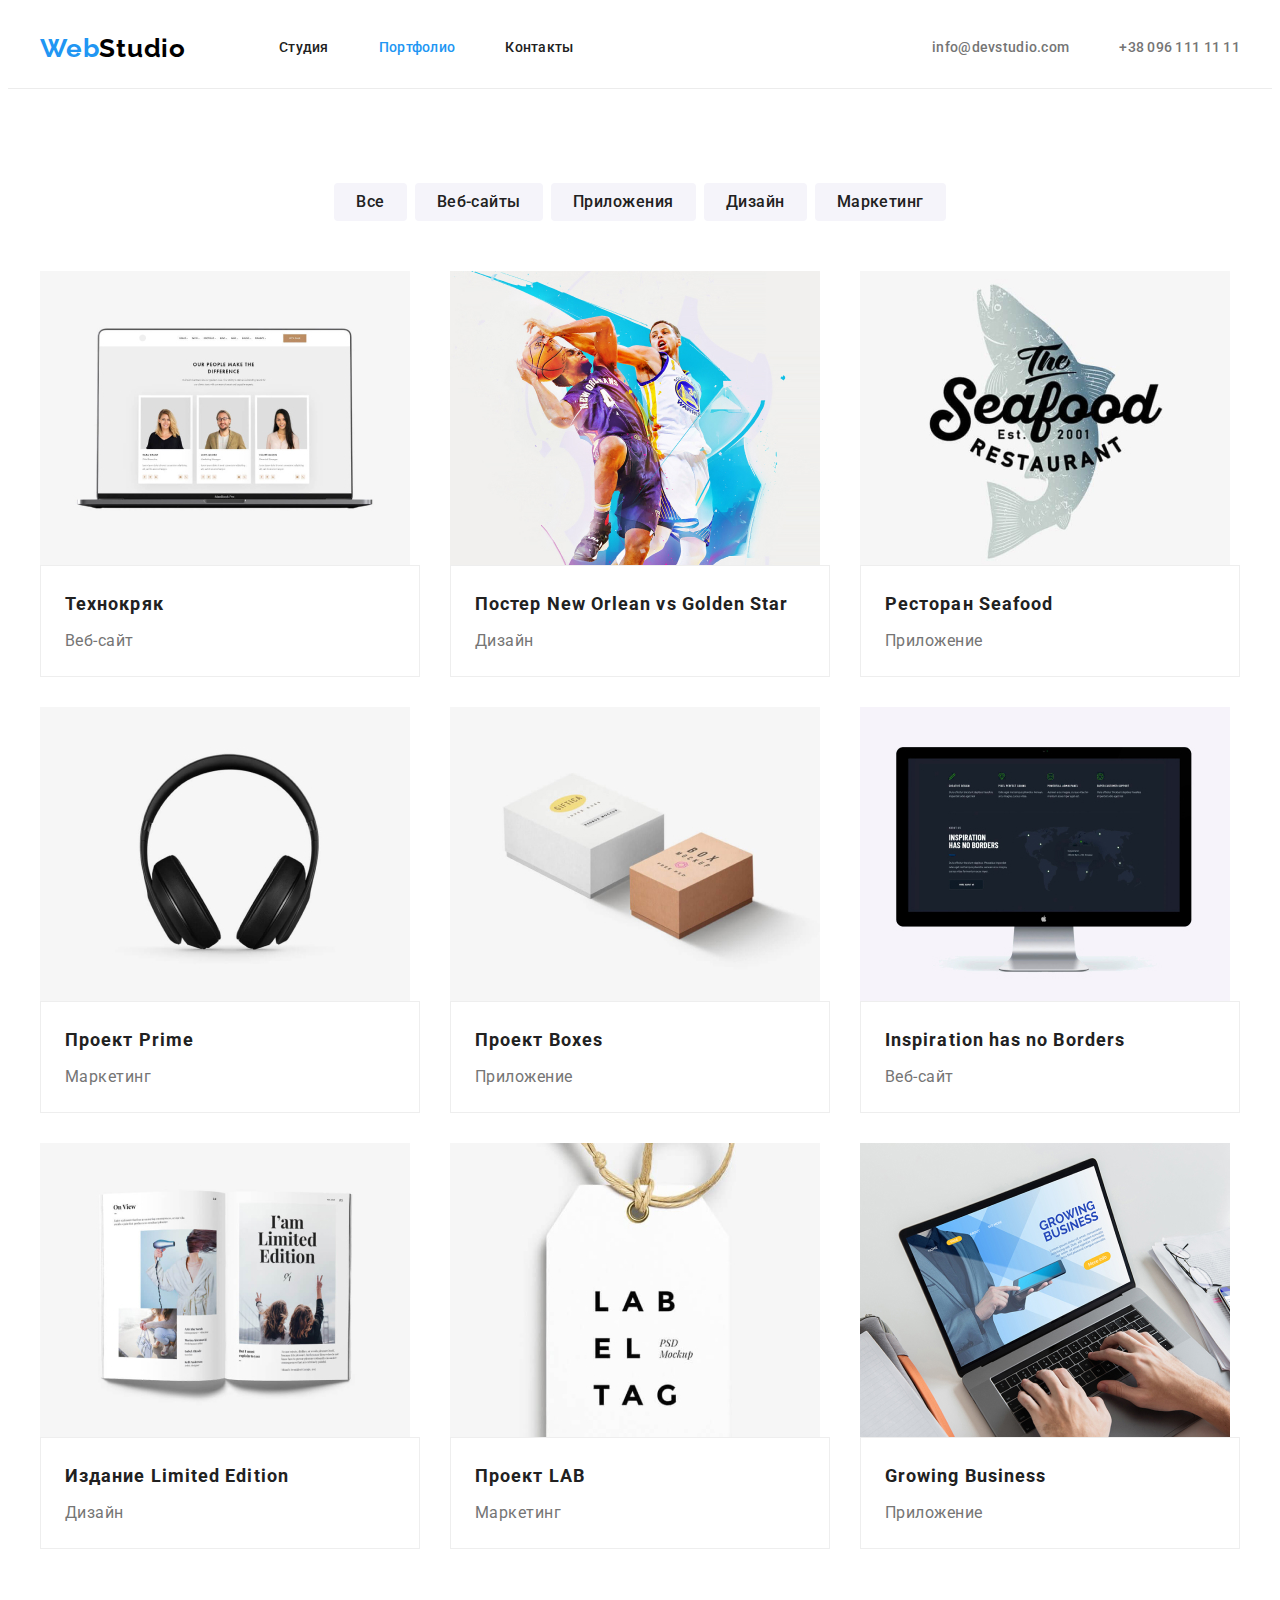
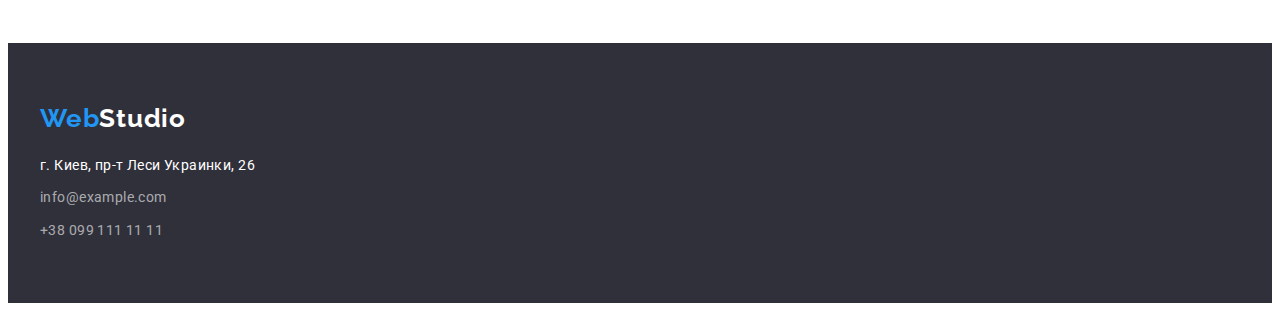
==== portfolio.html @ 1adf0394 "клонировал 3 домашку" ====
<!DOCTYPE html>
<html lang="ru">

<head>
   <meta charset="UTF-8">
   <meta http-equiv="X-UA-Compatible" content="IE=edge">
   <meta name="viewport" content="width=device-width, initial-scale=1.0">
   <link rel="stylesheet" href="https://cdnjs.cloudflare.com/ajax/libs/modern-normalize/1.1.0/modern-normalize.min.css"
      integrity="sha512-wpPYUAdjBVSE4KJnH1VR1HeZfpl1ub8YT/NKx4PuQ5NmX2tKuGu6U/JRp5y+Y8XG2tV+wKQpNHVUX03MfMFn9Q=="
      crossorigin="anonymous" referrerpolicy="no-referrer" />
   <link rel="preconnect" href="https://fonts.googleapis.com">
   <link rel="preconnect" href="https://fonts.gstatic.com" crossorigin>
   <link
      href="https://fonts.googleapis.com/css2?family=Raleway:wght@700&family=Roboto:wght@400;500;700;900&display=swap"
      rel="stylesheet">
   <link rel="stylesheet" href="./css/styles.css">
   <title>Document</title>
</head>

<body>
   <!-- Header -->
   <header class="page-header">
      <div class="container">
         <a class="logo link" href="./index.html" lang="en"><span class="logo-accent">Web</span>Studio</a>
         <!--Навигация на другие страници-->
         <nav class="main-nav">
            <ul class="main-nav-list item">
               <li class="main-nav-list-item"><a class="link-main-nav link" href="./index.html">Студия</a></li>
               <li class="main-nav-list-item"><a class="link-main-nav link link-main-nav-accent"
                     href="./portfolio.html">Портфолио</a></li>
               <li class="main-nav-list-item"><a class="link-main-nav link" href="">Контакты</a></li>
            </ul>
         </nav>
         <!--Контакты-->

         <ul class="head-contact item">
            <li class="list-head-contact"><a class="link-contact link"
                  href="mailto:info@devstudio.com">info@devstudio.com</a> </li>
            <li class="list-head-contact"><a class="link-contact link" href="tel:+380961111111">+38 096 111 11 11</a>
            </li>
         </ul>
      </div>

   </header>

   <main>
      <!-- Карточки -->
      <section class="section">
         <div class="container">
            <h1 class="main-title-cards visually-hidden">Карточки</h1>
            <ul class="list-button item">
               <li class="item-list-button"><button class="button-portfolio" type="button">Все</button></li>
               <li class="item-list-button"><button class="button-portfolio" type="button">Веб-сайты</button></li>
               <li class="item-list-button"><button class="button-portfolio" type="button">Приложения</button></li>
               <li class="item-list-button"><button class="button-portfolio" type="button">Дизайн</button></li>
               <li class="item-list-button"><button class="button-portfolio" type="button">Маркетинг</button></li>
            </ul>

            <ul class="list-cards item">
               <li class="item-cards"><a class="link-cards link" href=""><img class="img-cards"
                        src="././image/image-portfolio/tehno-kryak.jpg" width="370" height="294"
                        alt="сайт открытый на ноутбуке">
                     <div class="block-portfolio-cards">
                        <h2 class="title-cards">Технокряк</h2>
                        <p class="description-cards">Веб-сайт</p>
                     </div>
                  </a></li>
               <li class="item-cards"><a class="link-cards link" href=""><img class="img-cards"
                        src="./image/image-portfolio/new-orlean.jpg" width="370" height="294" alt="два баскетболиста">
                     <div class="block-portfolio-cards">
                        <h2 class="title-cards">Постер New Orlean vs Golden Star</h2>
                        <p class="description-cards">Дизайн</p>
                     </div>
                  </a></li>
               <li class="item-cards"><a class="link-cards link" href=""><img class="img-cards"
                        src="./image/image-portfolio/seafood.jpg" width="370" height="294" alt="логотип ресторана">
                     <div class="block-portfolio-cards">
                        <h2 class="title-cards">Ресторан Seafood</h2>
                        <p class="description-cards">Приложение</p>
                     </div>
                  </a></li>
               <li class="item-cards"><a class="link-cards link" href=""><img class="img-cards"
                        src="./image/image-portfolio/prime.jpg" width="370" height="294" alt="наушники">
                     <div class="block-portfolio-cards">
                        <h2 class="title-cards">Проект Prime</h2>
                        <p class="description-cards">Маркетинг</p>
                     </div>
                  </a></li>
               <li class="item-cards"><a class="link-cards link" href=""><img class="img-cards"
                        src="./image/image-portfolio/boxes.jpg" width="370" height="294"
                        alt="две коробки белого и коричневого цвета">
                     <div class="block-portfolio-cards">
                        <h2 class="title-cards">Проект Boxes</h2>
                        <p class="description-cards">Приложение</p>
                     </div>
                  </a></li>
               <li class="item-cards"><a class="link-cards link" href=""><img class="img-cards"
                        src="./image/image-portfolio/inspiration.jpg" width="370" height="294" alt="сайт на моноблоке">
                     <div class="block-portfolio-cards">
                        <h2 class="title-cards">Inspiration has no Borders</h2>
                        <p class="description-cards">Веб-сайт</p>
                     </div>
                  </a></li>
               <li class="item-cards"><a class="link-cards link" href=""><img class="img-cards"
                        src="./image/image-portfolio/limited-edition.jpg" width="370" height="294"
                        alt="открытый журнал">
                     <div class="block-portfolio-cards">
                        <h2 class="title-cards">Издание Limited Edition</h2>
                        <p class="description-cards">Дизайн</p>
                     </div>
                  </a></li>
               <li class="item-cards"><a class="link-cards link" href=""><img class="img-cards"
                        src="./image/image-portfolio/project-lab.jpg" width="370" height="294" alt="ярлык проэкта">
                     <div class="block-portfolio-cards">
                        <h2 class="title-cards">Проект LAB</h2>
                        <p class="description-cards">Маркетинг</p>
                     </div>
                  </a></li>
               <li class="item-cards"><a class="link-cards link" href=""><img class="img-cards"
                        src="./image/image-portfolio/growing-busines.jpg" width="370" height="294"
                        alt="фото приложения на ноутбуке">
                     <div class="block-portfolio-cards">
                        <h2 class="title-cards">Growing Business</h2>
                        <p class="description-cards">Приложение</p>
                     </div>
                  </a></li>
            </ul>
         </div>

      </section>
   </main>
   <!-- Футер -->
   <footer class="page-footer">
      <div class="container background">
         <a class="logo link logo-footer" href="./index.html" lang="en"><span class="logo-accent">Web</span>Studio</a>
         <address>
            <ul class="list-contact item">
               <li class="item-adress"><a class="link-adress link" href="https://goo.gl/maps/WN71BLrKNxGnRLgBA"
                     target="blank" rel="noopener noreferrer">г. Киев, пр-т Леси Украинки, 26</a></li>
               <!-- нужно добавить атрибуты к таргет бланк, не помню какие -->
               <li class="item-contact"><a class="link-tel-email link"
                     href="mailto:info@devstudio.com">info@example.com</a></li>
               <li class="item-contact"><a class="link-tel-email link" href="tel:+380991111111">+38 099 111 11 11</a>
               </li>
            </ul>
         </address>
      </div>

   </footer>
</body>

</html>
---- css/styles.css ----
/* голубой #2196F3 */
/* цвет основоного текста, абзацев #757575 */
/* белые слова #FFFFFF */
/* заголовки и навигация #212121 */
/* Raleway – 700, а для Roboto – 400, 500, 700 и 900 */

:root {
   --color-title: #212121;
   --color-main: #757575;
   --color-accent: #2196f3;
   --color-background: #2f303a;
}

h1,
h2,
h3,
h4,
h5,
h6,
p {
   margin-top: 0;
   margin-bottom: 0;
}

ul,
ol {
   margin-top: 0;
   margin-bottom: 0;
   padding-left: 0;
}

body {
   font-family: "Roboto", sans-serif;
   color: var(--color-main);
}

img {
   display: block;
}

/* Components */
.link {
   text-decoration: none;
   color: inherit;
}
.item {
   list-style: none;
}
.logo {
   display: block;
   padding: 24px 0;

   font-family: Raleway, sans-serif;
   letter-spacing: 0.03em;
   font-weight: 700;
   font-size: 26px;
   line-height: 1.19;
   color: #000000;
}
.logo-accent {
   color: var(--color-accent);
}

.container {
   width: 1200px;
   margin: 0 auto;
   padding: 0 15px;
}

.section {
   padding-bottom: 94px;
   padding-top: 94px;
}
/* .padding-container {
   padding-top: 94px;
   padding-bottom: 94px;
} */

.visually-hidden {
   position: absolute;
   clip: rect(0 0 0 0);
   width: 1px;
   height: 1px;
   margin: -1px;
}
/* End Components */

/* Header */

.page-header {
   border-bottom: 1px solid #ececec;
}

.page-header .container {
   display: flex;
   align-items: center;
}

.main-nav {
   margin-left: 93px;
}

.main-nav-list {
   display: flex;
}

.link-main-nav {
   display: block;
   padding: 32px 0;

   font-weight: 500;
   font-size: 14px;
   line-height: 1.14;
   letter-spacing: 0.02em;
   color: var(--color-title);
}

.link-main-nav:hover,
.link-main-nav:focus {
   color: var(--color-accent);
}

.main-nav-list-item {
   margin-left: 50px;
}

.main-nav-list-item:first-child {
   margin-left: 0;
}

.head-contact {
   display: flex;
   margin-left: auto;
}

/* .list-head-contact {
   margin-left: 50px;
}

.list-head-contact:first-child {
   margin-left: 0;
} */

.list-head-contact:not(:first-child) {
   margin-left: 50px;
}

.link-contact {
   display: block;
   padding: 32px 0;

   font-weight: 500;
   font-size: 14px;
   line-height: 1.14;
   letter-spacing: 0.02em;
   color: var(--color-main);
}

.link-main-nav-accent {
   color: var(--color-accent);
}
.link-contact:hover,
.link-contact:focus {
   color: var(--color-accent);
}

/* End header */

/* Hero */
.section.background {
   background-color: var(--color-background);
   padding: 200px 0;
}
.main-title {
   margin-bottom: 30px;

   font-weight: 900;
   font-size: 44px;
   line-height: 1.36;
   text-align: center;
   letter-spacing: 0.06em;
   text-transform: uppercase;

   color: #ffffff;
}
.button {
   display: block;
   padding: 10px 32px;
   margin-left: auto;
   margin-right: auto;

   font-weight: 700;
   font-size: 16px;
   line-height: 1.87;
   letter-spacing: 0.06em;
   color: #ffffff;
   background: var(--color-accent);
   box-shadow: 0px 4px 4px rgba(0, 0, 0, 0.15);
   border-radius: 4px;
   cursor: pointer;
   border: none;
}
.button:hover,
.button:focus {
   background-color: #188ce8;
}

/* End Hero */

/* Особенности сайта */
.section-features {
   padding-bottom: 47px;
}

.feature-list {
   display: flex;
   flex-wrap: wrap;
   margin-top: -30px;
   margin-left: -30px;
}

.feature-item {
   margin-top: 30px;
   margin-left: 30px;
   flex-basis: calc((100% - 120px) / 4);
}

.feature-title {
   font-size: 14px;
   line-height: 1.14;
   letter-spacing: 0.03em;
   text-transform: uppercase;
   color: var(--color-title);
}
.text-feature {
   margin-top: 10px;

   font-size: 14px;
   line-height: 1.71;
   letter-spacing: 0.03em;
}
/* End Особенностей сайта */

/* Чем мы занимаемся */
.section-benefits {
   padding-top: 47px;
}

.list-description {
   display: flex;
   flex-wrap: wrap;
   margin-top: -30px;
   margin-left: -30px;
}

.item-description {
   margin-top: 30px;
   margin-left: 30px;
   flex-basis: calc((100% - 90px) / 3);
}

.title-description {
   margin-bottom: 50px;

   font-size: 36px;
   line-height: 1.17;
   letter-spacing: 0.03em;
   text-align: center;
   color: var(--color-title);
}
/* End чем мы занимаемся */

/* Our team */
.section.team {
   background: #f5f4fa;
}

.title-team {
   margin-bottom: 50px;

   font-size: 36px;
   line-height: 1.17;
   letter-spacing: 0.03em;
   text-align: center;
   color: var(--color-title);
}

.list-team {
   display: flex;
   flex-wrap: wrap;
   margin-top: -30px;
   margin-left: -30px;
}

/* .item-team + .item-team {
   margin-left: 30px;
} */

.item-team {
   margin-top: 30px;
   margin-left: 30px;
   flex-basis: calc((100% - 120px) / 4);

   background: #ffffff;
   box-shadow: 0px 1px 3px rgba(0, 0, 0, 0.12), 0px 1px 1px rgba(0, 0, 0, 0.14), 0px 2px 1px rgba(0, 0, 0, 0.2);
   border-radius: 0px 0px 4px 4px;
}

.block-name-profession {
   padding: 30px 0;
}

.title-name-team {
   margin-bottom: 10px;

   font-weight: 500;
   font-size: 16px;
   line-height: 1.19;
   letter-spacing: 0.03em;
   text-align: center;
   color: var(--color-title);
}
.profession {
   font-size: 16px;
   line-height: 1.19;
   letter-spacing: 0.03em;
   text-align: center;
}
/* End our team */

/* Footer */
.page-footer {
   background-color: var(--color-background);
}

footer .logo {
   padding-top: 60px;
   padding-bottom: 0;
}

.list-contact {
   margin-top: 20px;
}

.item-contact {
   margin-top: 9px;
}

.item-contact:last-child {
   padding-bottom: 60px;
}

.link-adress {
   font-size: 14px;
   line-height: 1.71;
   letter-spacing: 0.03em;
   font-style: normal;
   color: #ffffff;
}
.link-tel-email {
   font-size: 14px;
   font-style: normal;
   line-height: 1.71;
   letter-spacing: 0.03em;
   color: rgba(255, 255, 255, 0.6);
}
.logo-footer {
   color: #ffffff;
}

/* Portfolio */

.list-button {
   display: flex;
   justify-content: center;
   flex-wrap: wrap;
   margin-bottom: 50px;
}

.item-list-button {
   margin-left: 8px;
}

.item-list-button:first-child {
   margin-left: 0;
}

.button-portfolio {
   padding: 6px 22px;

   background: #f5f4fa;
   border-radius: 4px;
   font-family: inherit;
   font-weight: 500;
   font-size: 16px;
   line-height: 1.62;
   letter-spacing: 0.03em;
   text-align: center;
   color: var(--color-title);
   border: none;

   cursor: pointer;
}
.button-portfolio:hover,
.button-portfolio:focus {
   color: #ffffff;
   background: var(--color-accent);
}

.list-cards {
   display: flex;
   flex-wrap: wrap;
   margin-top: -30px;
   margin-left: -30px;
   /* justify-content: space-between; */
}

.item-cards {
   margin-top: 30px;
   margin-left: 30px;
   flex-basis: calc((100% - 90px) / 3);
}

/* .item-cards:not(:nth-last-child(-n + 3)) {
   margin-bottom: 30px;
}

.item-cards:nth-child(3n) {
   margin-right: 0;
} Другой способ*/

.block-portfolio-cards {
   padding: 20px 24px;
   border: 1px solid #eeeeee;
}

.title-cards {
   margin-bottom: 4px;

   font-size: 18px;
   line-height: 2;
   letter-spacing: 0.06em;
   color: var(--color-title);
}
.description-cards {
   font-size: 16px;
   line-height: 1.87;
   letter-spacing: 0.03em;
   color: var(--color-main);
}

.end-padding {
   padding-bottom: 94px;
}
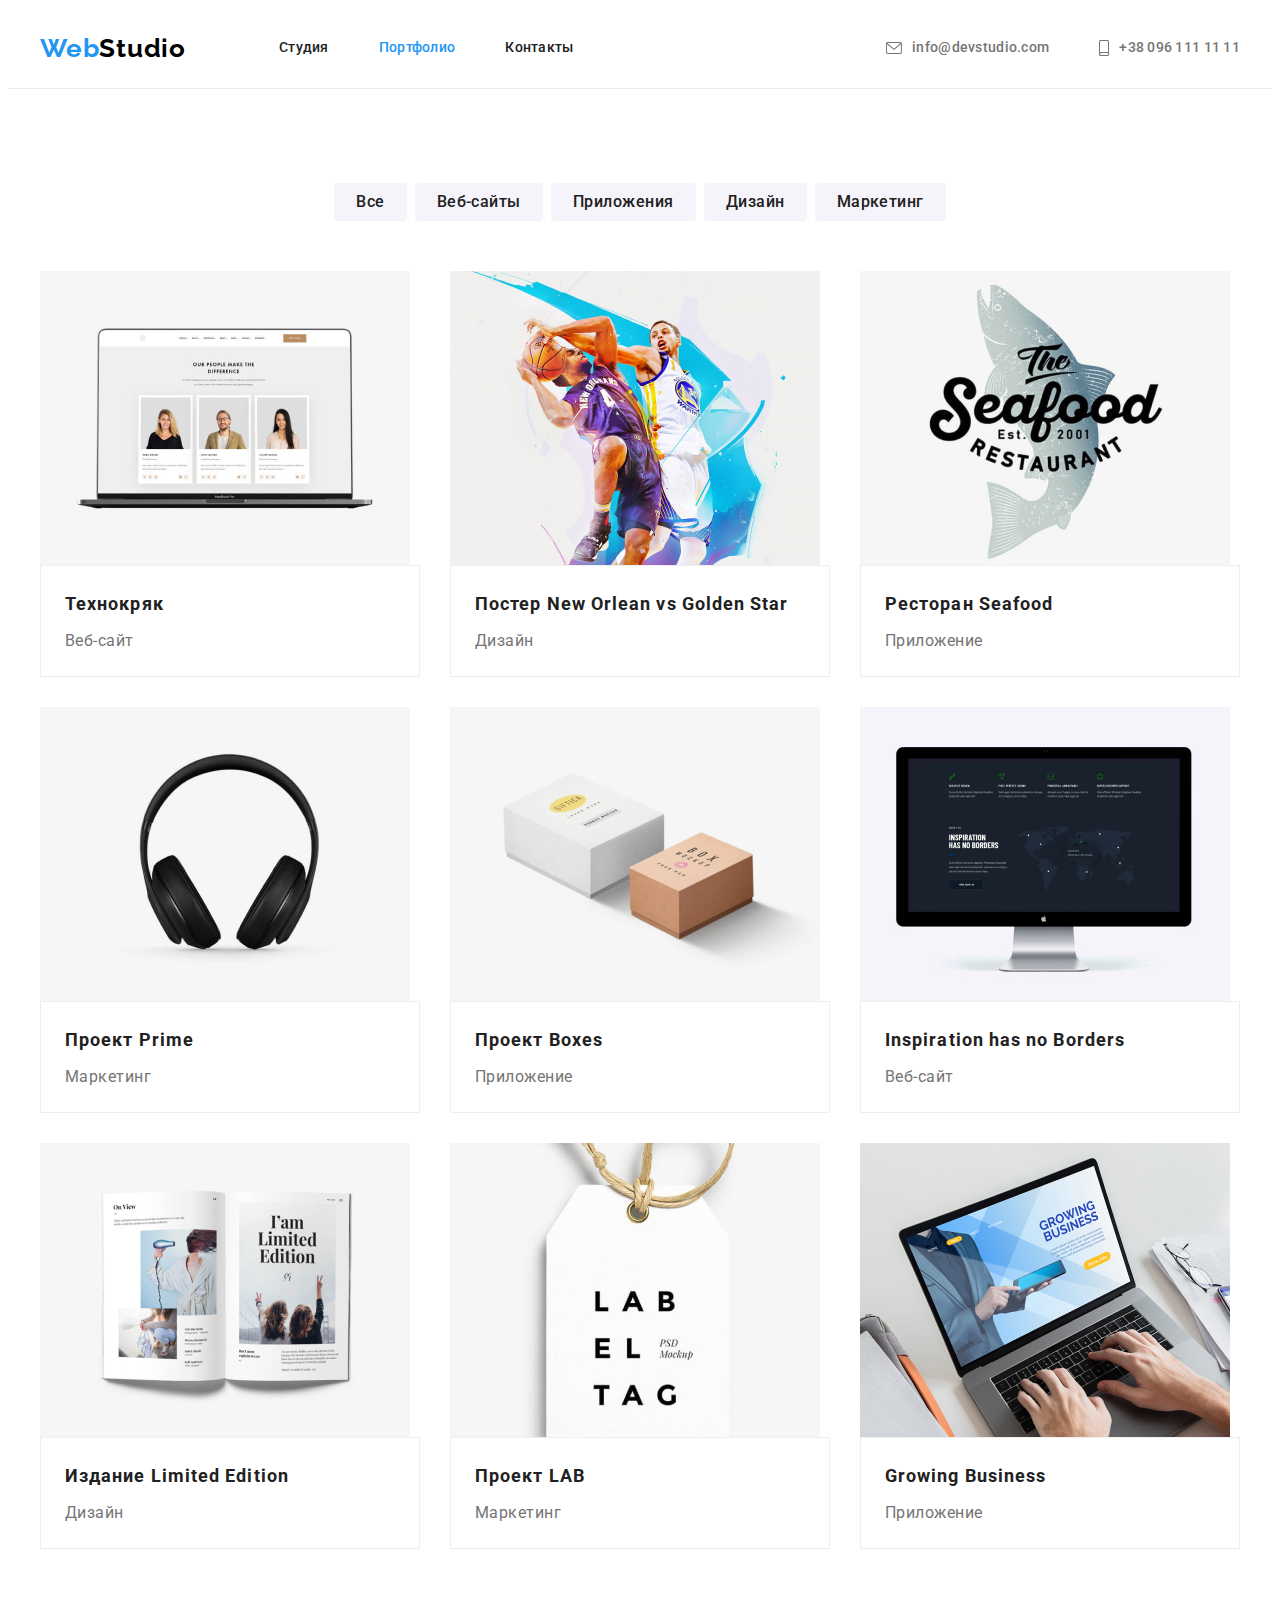
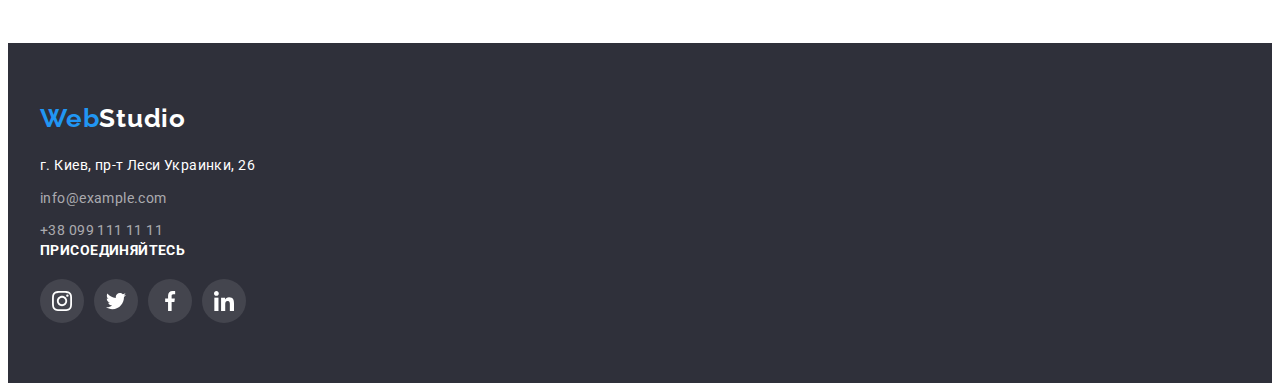
==== commit 19dc5a5f: "добавил все иконки и тени" ====
--- a/portfolio.html
+++ b/portfolio.html
@@ -25,18 +25,28 @@
          <!--Навигация на другие страници-->
          <nav class="main-nav">
             <ul class="main-nav-list item">
-               <li class="main-nav-list-item"><a class="link-main-nav link" href="./index.html">Студия</a></li>
-               <li class="main-nav-list-item"><a class="link-main-nav link link-main-nav-accent"
-                     href="./portfolio.html">Портфолио</a></li>
+               <li class="main-nav-list-item"><a class="link-main-nav link"
+                     href="./index.html">Студия</a></li>
+               <li class="main-nav-list-item"><a class="link-main-nav link link-main-nav-accent" href="./portfolio.html">Портфолио</a></li>
                <li class="main-nav-list-item"><a class="link-main-nav link" href="">Контакты</a></li>
             </ul>
          </nav>
          <!--Контакты-->
 
          <ul class="head-contact item">
-            <li class="list-head-contact"><a class="link-contact link"
-                  href="mailto:info@devstudio.com">info@devstudio.com</a> </li>
-            <li class="list-head-contact"><a class="link-contact link" href="tel:+380961111111">+38 096 111 11 11</a>
+            <li class="list-head-contact">
+               <a class="link-contact link" href="mailto:info@devstudio.com">
+                  <svg class="contact-icon" width="16" height="12">
+                     <use href="./image/icons.svg#icon-envelope-hover"></use>
+                  </svg>
+                  info@devstudio.com</a>
+            </li>
+            <li class="list-head-contact">
+               <a class="link-contact link" href="tel:+380961111111">
+                  <svg class="contact-icon" width="10" height="16">
+                     <use href="./image/icons.svg#icon-smartphone"></use>
+                  </svg>
+                  +38 096 111 11 11</a>
             </li>
          </ul>
       </div>
@@ -133,7 +143,7 @@
    <footer class="page-footer">
       <div class="container background">
          <a class="logo link logo-footer" href="./index.html" lang="en"><span class="logo-accent">Web</span>Studio</a>
-         <address>
+         <address class="footer-adress">
             <ul class="list-contact item">
                <li class="item-adress"><a class="link-adress link" href="https://goo.gl/maps/WN71BLrKNxGnRLgBA"
                      target="blank" rel="noopener noreferrer">г. Киев, пр-т Леси Украинки, 26</a></li>
@@ -144,6 +154,42 @@
                </li>
             </ul>
          </address>
+         <!-- Присоединяйтесь -->
+         <div class="footer-join">
+            <h2 class="footer-title">присоединяйтесь</h2>
+            <ul class="list-icons item">
+               <li class="item-icon">
+                  <a href="" class="link-social-icon link">
+                     <svg class="social-icon">
+                        <use href="./image/icons.svg#icon-instagram"></use>
+                     </svg>
+                  </a>
+               </li>
+               <li class="item-icon">
+                  <a href="" class="link-social-icon link">
+                     <svg class="social-icon">
+                        <use href="./image/icons.svg#icon-twitter"></use>
+                     </svg>
+                  </a>
+               </li>
+               <li class="item-icon">
+                  <a href="" class="link-social-icon link">
+                     <svg class="social-icon">
+                        <use href="./image/icons.svg#icon-facebook"></use>
+                     </svg>
+                  </a>
+               </li>
+               <li class="item-icon">
+                  <a href="" class="link-social-icon link">
+                     <svg class="social-icon">
+                        <use href="./image/icons.svg#icon-linkedin"></use>
+                     </svg>
+                  </a>
+               </li>
+            </ul>
+         </div>
+
+
       </div>
 
    </footer>
--- a/css/styles.css
+++ b/css/styles.css
@@ -146,7 +146,8 @@
 }
 
 .link-contact {
-   display: block;
+   display: flex;
+   align-items: center;
    padding: 32px 0;
 
    font-weight: 500;
@@ -164,11 +165,25 @@
    color: var(--color-accent);
 }
 
+.contact-icon {
+   fill: currentColor;
+   margin-right: 10px;
+}
+
+.link-contact:hover .contact-icon,
+.link-contact:focus .contact-icon {
+   fill: currentColor;
+}
 /* End header */
 
 /* Hero */
 .section.background {
-   background-color: var(--color-background);
+   background-image: linear-gradient(rgba(47, 48, 58, 0.4), rgba(47, 48, 58, 0.4)), url(../image/bg.jpg);
+   background-color: #c4c4c4;
+   max-width: 1600px;
+   margin: 0 auto;
+   background-size: cover;
+
    padding: 200px 0;
 }
 .main-title {
@@ -239,6 +254,21 @@
    line-height: 1.71;
    letter-spacing: 0.03em;
 }
+
+.block-icon {
+   display: flex;
+   justify-content: center;
+   align-items: center;
+   background: #f5f4fa;
+   border-radius: 4px;
+   margin-bottom: 30px;
+   padding: 25px 100px;
+}
+
+.features-icon {
+   width: 70px;
+   height: 70px;
+}
 /* End Особенностей сайта */
 
 /* Чем мы занимаемся */
@@ -275,6 +305,10 @@
    background: #f5f4fa;
 }
 
+.img-team {
+   margin-bottom: 30px;
+}
+
 .title-team {
    margin-bottom: 50px;
 
@@ -292,6 +326,38 @@
    margin-left: -30px;
 }
 
+.social-icon {
+   width: 20px;
+   height: 20px;
+}
+
+.list-icons {
+   display: flex;
+   justify-content: space-between;
+   align-items: center;
+}
+
+.link-social-icon {
+   display: flex;
+   justify-content: center;
+   align-items: center;
+   padding: 12px;
+   border-radius: 50%;
+}
+
+.link-social-icon:hover,
+.link-social-icon:focus {
+   background-color: var(--color-accent);
+}
+
+.social-icon {
+   fill: #afb1b8;
+}
+
+.link-social-icon:hover .social-icon,
+.link-social-icon:focus .social-icon {
+   fill: #ffffff;
+}
 /* .item-team + .item-team {
    margin-left: 30px;
 } */
@@ -300,6 +366,7 @@
    margin-top: 30px;
    margin-left: 30px;
    flex-basis: calc((100% - 120px) / 4);
+   padding-bottom: 30px;
 
    background: #ffffff;
    box-shadow: 0px 1px 3px rgba(0, 0, 0, 0.12), 0px 1px 1px rgba(0, 0, 0, 0.14), 0px 2px 1px rgba(0, 0, 0, 0.2);
@@ -307,7 +374,8 @@
 }
 
 .block-name-profession {
-   padding: 30px 0;
+   padding-left: 32px;
+   padding-right: 32px;
 }
 
 .title-name-team {
@@ -321,33 +389,80 @@
    color: var(--color-title);
 }
 .profession {
+   margin-bottom: 16px;
+
    font-size: 16px;
    line-height: 1.19;
    letter-spacing: 0.03em;
    text-align: center;
 }
 /* End our team */
+
+/* Постоянные клиенты */
+/* .section.clients {
+   padding-left: 215px;
+   padding-right: 215px;
+} */
+
+.title-clients {
+   margin-bottom: 50px;
+
+   font-size: 36px;
+   line-height: 1.17;
+   text-align: center;
+   letter-spacing: 0.03em;
+   color: var(--color-title);
+}
+
+.list-clients {
+   display: flex;
+   justify-content: space-between;
+}
+
+.block-link-clients {
+   display: flex;
+   justify-content: center;
+   align-items: center;
+   width: 170px;
+   height: 92px;
+   border: 1px solid #afb1b8;
+   border-radius: 4px;
+}
+
+.block-link-clients:hover,
+.block-link-clients:focus {
+   border-color: var(--color-accent);
+}
+
+.icon-clients {
+   fill: #afb1b8;
+}
+
+.block-link-clients:hover .icon-clients,
+.block-link-clients:focus .icon-clients {
+   fill: var(--color-accent);
+}
+
+/* .link-clients {
+   display: flex;
+   justify-content: center;
+   align-items: center;
+} */
+/* End Постоянные клиенты */
 
 /* Footer */
 .page-footer {
    background-color: var(--color-background);
+   padding: 60px 0px;
 }
 
 footer .logo {
-   padding-top: 60px;
+   padding-top: 0;
    padding-bottom: 0;
-}
-
-.list-contact {
-   margin-top: 20px;
 }
 
 .item-contact {
    margin-top: 9px;
-}
-
-.item-contact:last-child {
-   padding-bottom: 60px;
 }
 
 .link-adress {
@@ -365,7 +480,39 @@
    color: rgba(255, 255, 255, 0.6);
 }
 .logo-footer {
+   margin-bottom: 20px;
    color: #ffffff;
+}
+
+.footer-join {
+   width: 206px;
+}
+
+.footer-title {
+   margin-bottom: 20px;
+
+   font-size: 14px;
+   line-height: 1.14;
+   letter-spacing: 0.03em;
+   text-transform: uppercase;
+   color: #ffffff;
+}
+
+.footer-join .link-social-icon {
+   background-color: rgba(255, 255, 255, 0.1);
+}
+
+.footer-join .link-social-icon:hover,
+.footer-join .link-social-icon:focus {
+   background-color: var(--color-accent);
+}
+
+.footer-join .social-icon {
+   fill: #ffffff;
+}
+
+.footer-adress {
+   margin-right: 70px;
 }
 
 /* Portfolio */
@@ -405,6 +552,7 @@
 .button-portfolio:focus {
    color: #ffffff;
    background: var(--color-accent);
+   box-shadow: 0px 3px 1px rgba(0, 0, 0, 0.1), 0px 1px 2px rgba(0, 0, 0, 0.08), 0px 2px 2px rgba(0, 0, 0, 0.12);
 }
 
 .list-cards {
@@ -421,6 +569,10 @@
    flex-basis: calc((100% - 90px) / 3);
 }
 
+.item-cards:hover {
+   box-shadow: 0px 1px 1px rgba(0, 0, 0, 0.12), 0px 4px 4px rgba(0, 0, 0, 0.06), 1px 4px 6px rgba(0, 0, 0, 0.16);
+}
+
 /* .item-cards:not(:nth-last-child(-n + 3)) {
    margin-bottom: 30px;
 }
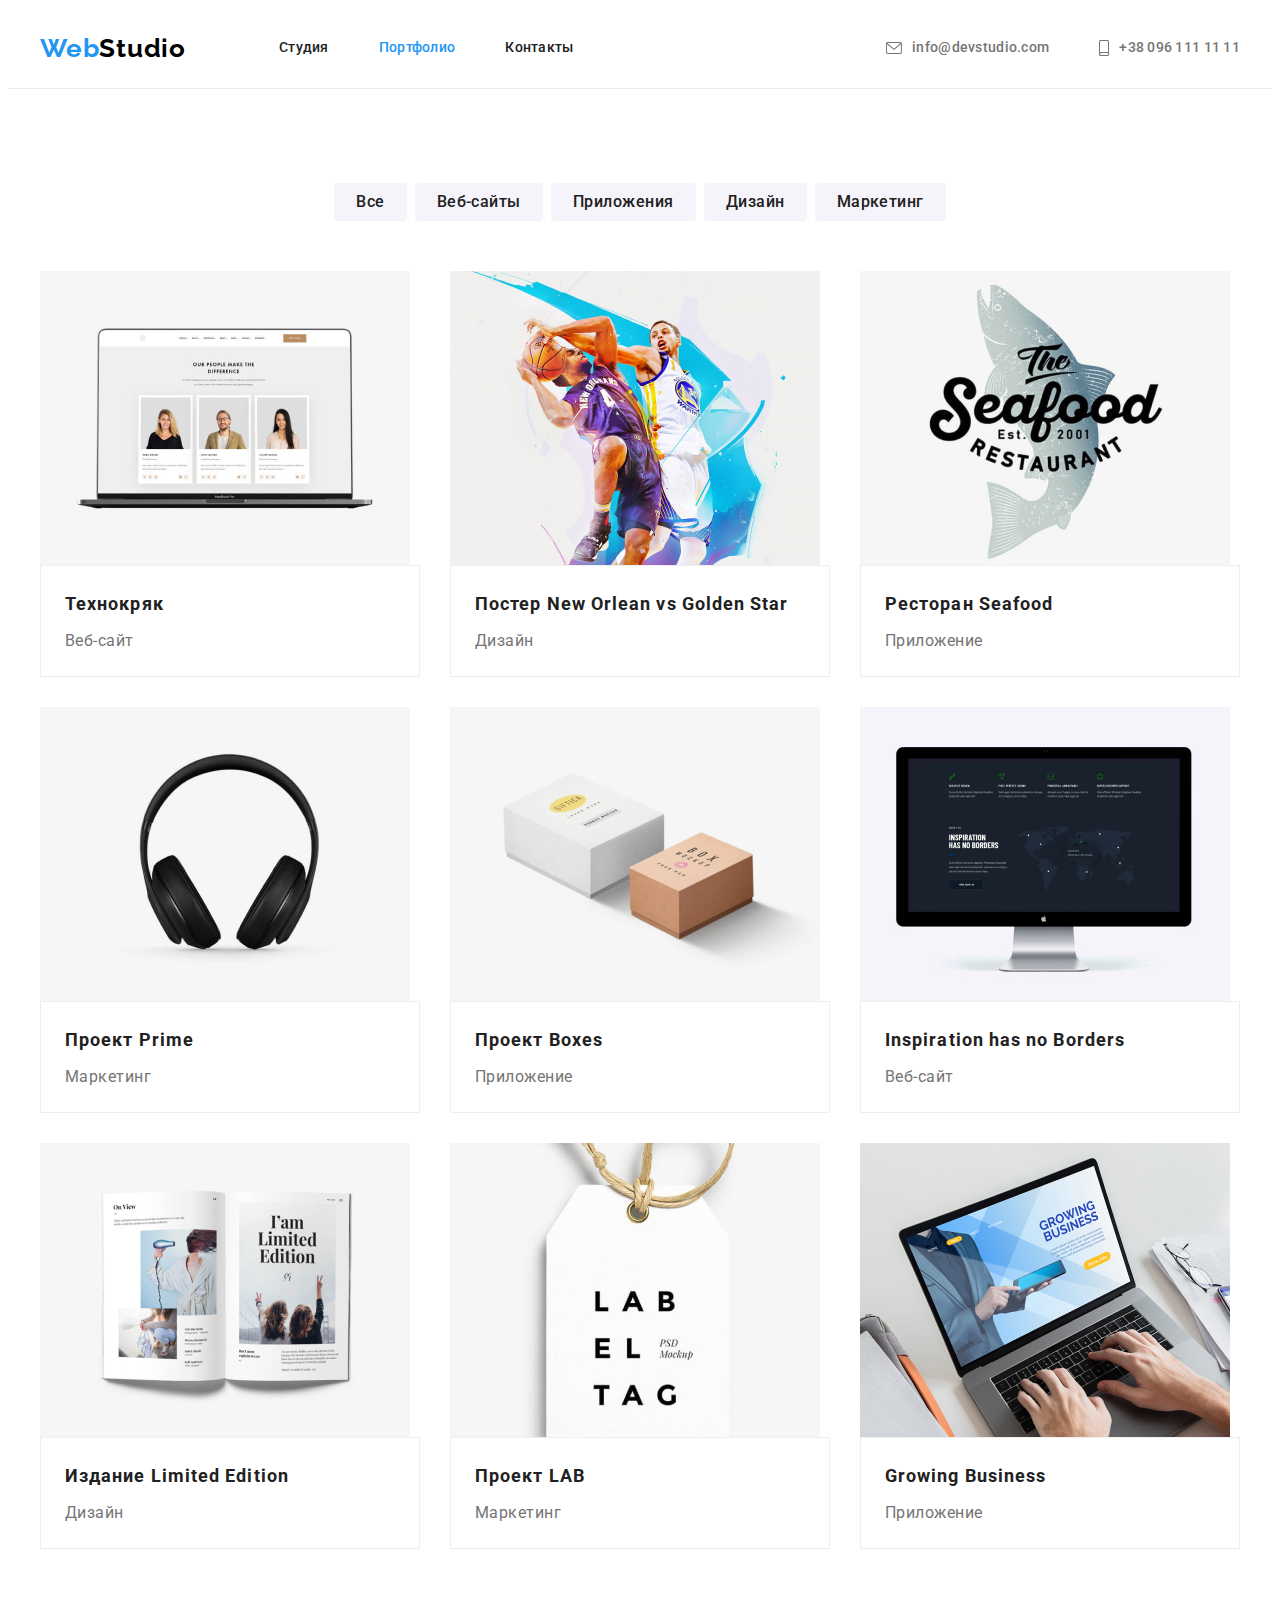
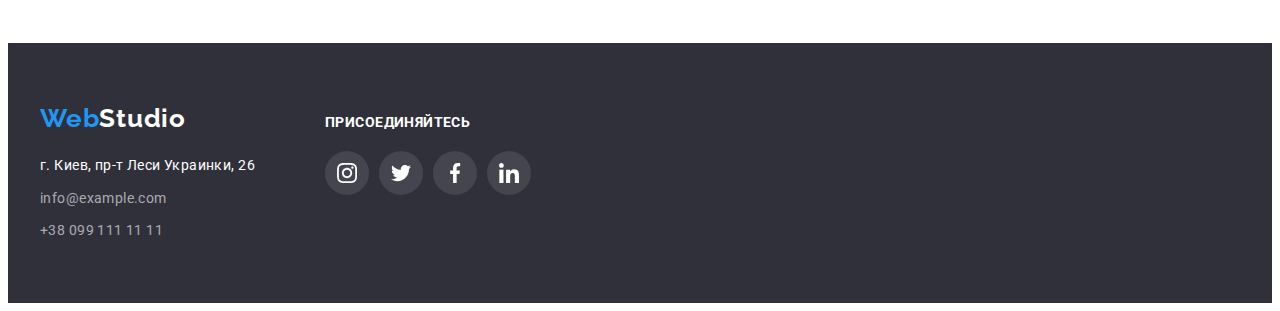
==== commit 776795fc: "доделал футер" ====
--- a/portfolio.html
+++ b/portfolio.html
@@ -142,18 +142,21 @@
    <!-- Футер -->
    <footer class="page-footer">
       <div class="container background">
-         <a class="logo link logo-footer" href="./index.html" lang="en"><span class="logo-accent">Web</span>Studio</a>
-         <address class="footer-adress">
-            <ul class="list-contact item">
-               <li class="item-adress"><a class="link-adress link" href="https://goo.gl/maps/WN71BLrKNxGnRLgBA"
-                     target="blank" rel="noopener noreferrer">г. Киев, пр-т Леси Украинки, 26</a></li>
-               <!-- нужно добавить атрибуты к таргет бланк, не помню какие -->
-               <li class="item-contact"><a class="link-tel-email link"
-                     href="mailto:info@devstudio.com">info@example.com</a></li>
-               <li class="item-contact"><a class="link-tel-email link" href="tel:+380991111111">+38 099 111 11 11</a>
-               </li>
-            </ul>
-         </address>
+         <div class="container-adress">
+            <a class="logo link logo-footer" href="./index.html" lang="en"><span
+                  class="logo-accent">Web</span>Studio</a>
+            <address class="footer-adress">
+               <ul class="list-contact item">
+                  <li class="item-adress"><a class="link-adress link" href="https://goo.gl/maps/WN71BLrKNxGnRLgBA"
+                        target="blank" rel="noopener noreferrer">г. Киев, пр-т Леси Украинки, 26</a></li>
+                  <!-- нужно добавить атрибуты к таргет бланк, не помню какие -->
+                  <li class="item-contact"><a class="link-tel-email link"
+                        href="mailto:info@devstudio.com">info@example.com</a></li>
+                  <li class="item-contact"><a class="link-tel-email link" href="tel:+380991111111">+38 099 111 11 11</a>
+                  </li>
+               </ul>
+            </address>
+         </div>
          <!-- Присоединяйтесь -->
          <div class="footer-join">
             <h2 class="footer-title">присоединяйтесь</h2>
--- a/css/styles.css
+++ b/css/styles.css
@@ -456,6 +456,11 @@
    padding: 60px 0px;
 }
 
+.container.background {
+   display: flex;
+   align-items: baseline;
+}
+
 footer .logo {
    padding-top: 0;
    padding-bottom: 0;
@@ -516,7 +521,6 @@
 }
 
 /* Portfolio */
-
 .list-button {
    display: flex;
    justify-content: center;
